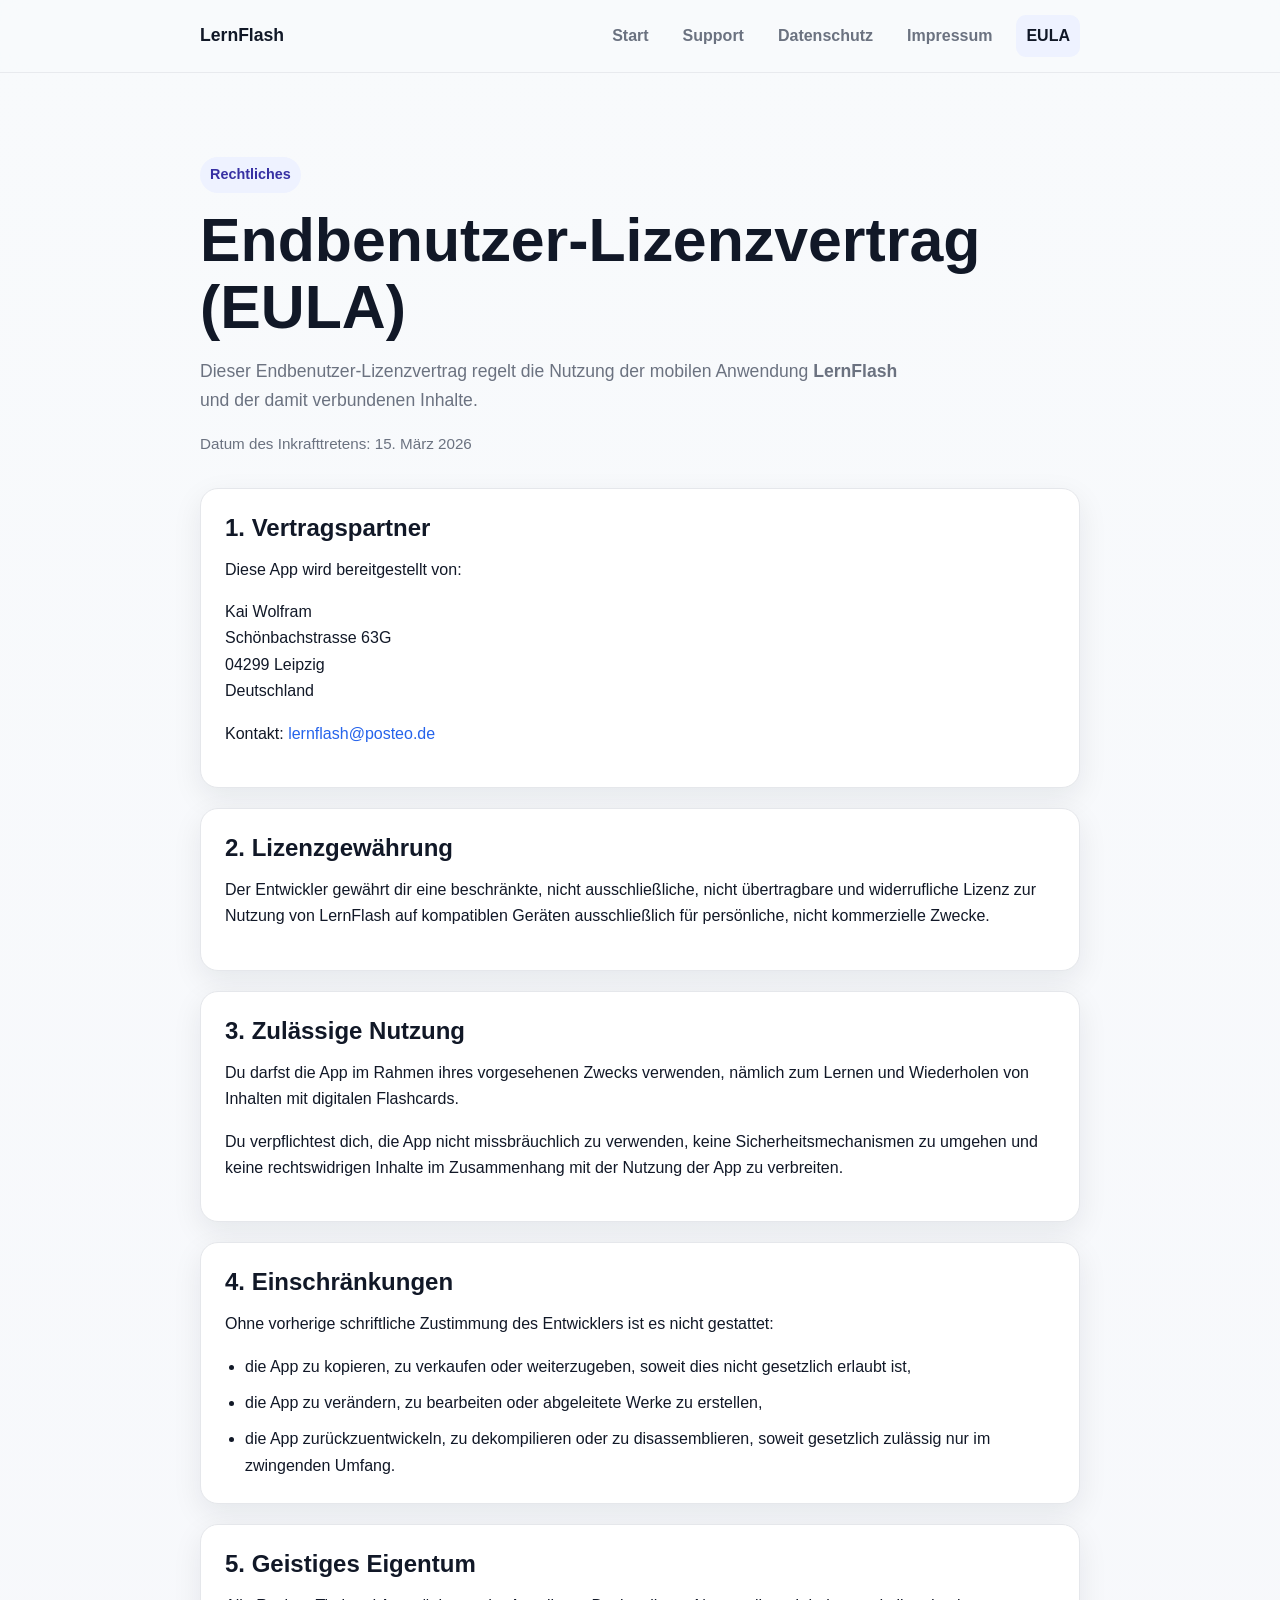
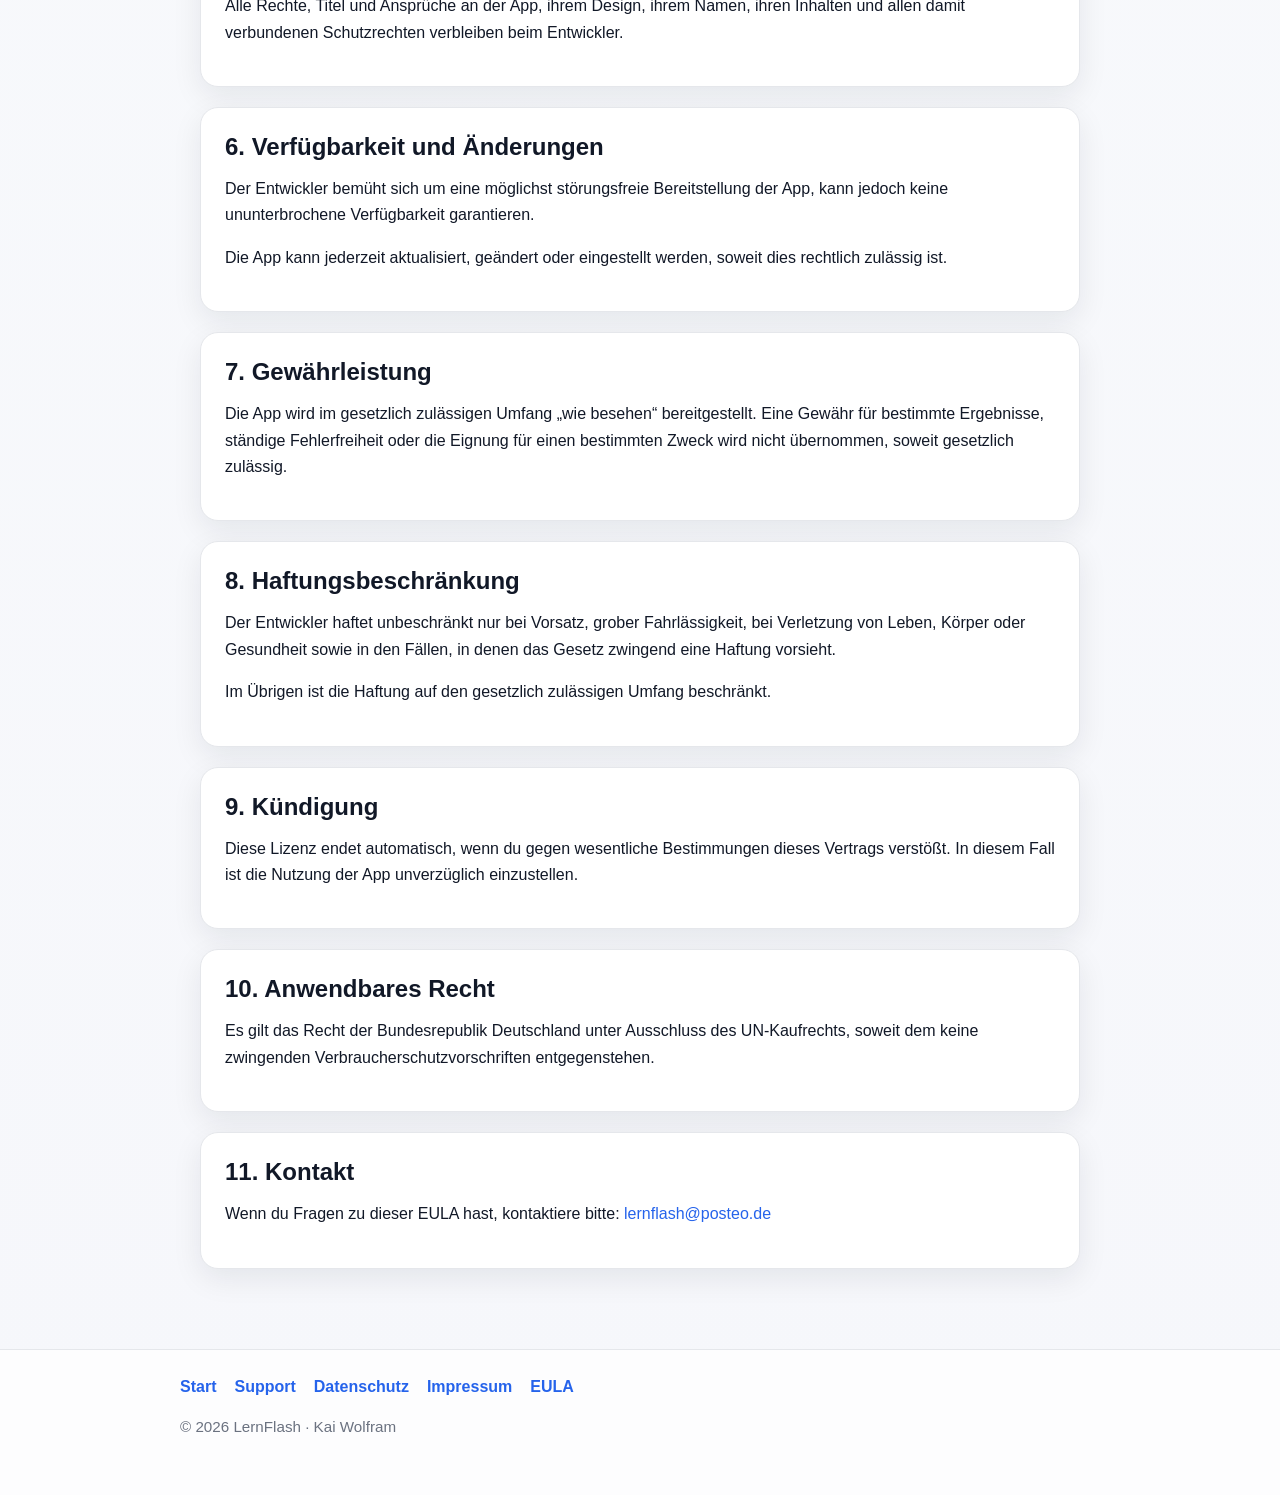
==== eula.html @ 34bd022e "Create eula.html" ====
<!DOCTYPE html>
<html lang="de">
<head>
  <meta charset="UTF-8">
  <meta name="viewport" content="width=device-width, initial-scale=1.0">
  <title>EULA – LernFlash</title>
  <meta name="description" content="Endbenutzer-Lizenzvertrag für die iOS-App LernFlash.">
  <link rel="stylesheet" href="styles.css">
  <script defer src="header.js"></script>
  <script defer src="footer.js"></script>
</head>
<body data-page="eula">
  <site-header></site-header>

  <main class="main">
    <div class="container">
      <section class="hero">
        <span class="eyebrow">Rechtliches</span>
        <h1>Endbenutzer-Lizenzvertrag (EULA)</h1>
        <p class="lead">
          Dieser Endbenutzer-Lizenzvertrag regelt die Nutzung der mobilen Anwendung
          <strong>LernFlash</strong> und der damit verbundenen Inhalte.
        </p>
        <p class="small muted legal-meta">Datum des Inkrafttretens: 15. März 2026</p>
      </section>

      <section class="card">
        <h2>1. Vertragspartner</h2>
        <p>
          Diese App wird bereitgestellt von:
        </p>
        <p>
          Kai Wolfram<br>
          Schönbachstrasse 63G<br>
          04299 Leipzig<br>
          Deutschland
        </p>
        <p>
          Kontakt:
          <a href="mailto:lernflash@posteo.de">lernflash@posteo.de</a>
        </p>
      </section>

      <section class="card">
        <h2>2. Lizenzgewährung</h2>
        <p>
          Der Entwickler gewährt dir eine beschränkte, nicht ausschließliche,
          nicht übertragbare und widerrufliche Lizenz zur Nutzung von LernFlash
          auf kompatiblen Geräten ausschließlich für persönliche, nicht kommerzielle Zwecke.
        </p>
      </section>

      <section class="card">
        <h2>3. Zulässige Nutzung</h2>
        <p>
          Du darfst die App im Rahmen ihres vorgesehenen Zwecks verwenden,
          nämlich zum Lernen und Wiederholen von Inhalten mit digitalen Flashcards.
        </p>
        <p>
          Du verpflichtest dich, die App nicht missbräuchlich zu verwenden,
          keine Sicherheitsmechanismen zu umgehen und keine rechtswidrigen Inhalte
          im Zusammenhang mit der Nutzung der App zu verbreiten.
        </p>
      </section>

      <section class="card">
        <h2>4. Einschränkungen</h2>
        <p>Ohne vorherige schriftliche Zustimmung des Entwicklers ist es nicht gestattet:</p>
        <ul class="list">
          <li>die App zu kopieren, zu verkaufen oder weiterzugeben, soweit dies nicht gesetzlich erlaubt ist,</li>
          <li>die App zu verändern, zu bearbeiten oder abgeleitete Werke zu erstellen,</li>
          <li>die App zurückzuentwickeln, zu dekompilieren oder zu disassemblieren, soweit gesetzlich zulässig nur im zwingenden Umfang.</li>
        </ul>
      </section>

      <section class="card">
        <h2>5. Geistiges Eigentum</h2>
        <p>
          Alle Rechte, Titel und Ansprüche an der App, ihrem Design, ihrem Namen,
          ihren Inhalten und allen damit verbundenen Schutzrechten verbleiben beim Entwickler.
        </p>
      </section>

      <section class="card">
        <h2>6. Verfügbarkeit und Änderungen</h2>
        <p>
          Der Entwickler bemüht sich um eine möglichst störungsfreie Bereitstellung der App,
          kann jedoch keine ununterbrochene Verfügbarkeit garantieren.
        </p>
        <p>
          Die App kann jederzeit aktualisiert, geändert oder eingestellt werden,
          soweit dies rechtlich zulässig ist.
        </p>
      </section>

      <section class="card">
        <h2>7. Gewährleistung</h2>
        <p>
          Die App wird im gesetzlich zulässigen Umfang „wie besehen“ bereitgestellt.
          Eine Gewähr für bestimmte Ergebnisse, ständige Fehlerfreiheit oder die Eignung
          für einen bestimmten Zweck wird nicht übernommen, soweit gesetzlich zulässig.
        </p>
      </section>

      <section class="card">
        <h2>8. Haftungsbeschränkung</h2>
        <p>
          Der Entwickler haftet unbeschränkt nur bei Vorsatz, grober Fahrlässigkeit,
          bei Verletzung von Leben, Körper oder Gesundheit sowie in den Fällen,
          in denen das Gesetz zwingend eine Haftung vorsieht.
        </p>
        <p>
          Im Übrigen ist die Haftung auf den gesetzlich zulässigen Umfang beschränkt.
        </p>
      </section>

      <section class="card">
        <h2>9. Kündigung</h2>
        <p>
          Diese Lizenz endet automatisch, wenn du gegen wesentliche Bestimmungen
          dieses Vertrags verstößt. In diesem Fall ist die Nutzung der App unverzüglich einzustellen.
        </p>
      </section>

      <section class="card">
        <h2>10. Anwendbares Recht</h2>
        <p>
          Es gilt das Recht der Bundesrepublik Deutschland unter Ausschluss des UN-Kaufrechts,
          soweit dem keine zwingenden Verbraucherschutzvorschriften entgegenstehen.
        </p>
      </section>

      <section class="card">
        <h2>11. Kontakt</h2>
        <p>
          Wenn du Fragen zu dieser EULA hast, kontaktiere bitte:
          <a href="mailto:lernflash@posteo.de">lernflash@posteo.de</a>
        </p>
      </section>
    </div>
  </main>

  <site-footer></site-footer>
</body>
</html>
---- styles.css ----
:root {
  --bg: #f6f7fb;
  --surface: #ffffff;
  --text: #111827;
  --muted: #6b7280;
  --border: #e5e7eb;
  --accent: #2563eb;
  --accent-hover: #1d4ed8;
  --shadow: 0 10px 30px rgba(17, 24, 39, 0.08);
  --radius: 18px;
  --max-width: 920px;
}

* {
  box-sizing: border-box;
}

html {
  scroll-behavior: smooth;
}

body {
  margin: 0;
  font-family: -apple-system, BlinkMacSystemFont, "Segoe UI", sans-serif;
  background: linear-gradient(180deg, #f8fafc 0%, #f6f7fb 100%);
  color: var(--text);
  line-height: 1.65;
}

a {
  color: var(--accent);
  text-decoration: none;
}

a:hover {
  color: var(--accent-hover);
  text-decoration: underline;
}

.container {
  width: 100%;
  max-width: var(--max-width);
  margin: 0 auto;
  padding: 0 20px;
}

.site-header {
  position: sticky;
  top: 0;
  z-index: 10;
  backdrop-filter: blur(12px);
  background: rgba(248, 250, 252, 0.88);
  border-bottom: 1px solid rgba(229, 231, 235, 0.8);
}

.header-inner {
  display: flex;
  align-items: center;
  justify-content: space-between;
  min-height: 72px;
  gap: 20px;
}

.brand {
  font-size: 1.1rem;
  font-weight: 700;
  color: var(--text);
}

.brand:hover {
  text-decoration: none;
  color: var(--text);
}

.nav {
  display: flex;
  flex-wrap: wrap;
  gap: 14px;
}

.nav a {
  color: var(--muted);
  font-weight: 600;
  padding: 8px 10px;
  border-radius: 10px;
}

.nav a:hover,
.nav a.active {
  color: var(--text);
  background: #eef2ff;
  text-decoration: none;
}

.main {
  padding: 56px 0 32px;
}

.hero {
  padding: 28px 0 16px;
}

.eyebrow {
  display: inline-block;
  margin-bottom: 14px;
  padding: 6px 10px;
  border-radius: 999px;
  background: #eef2ff;
  color: #3730a3;
  font-size: 0.9rem;
  font-weight: 700;
}

h1 {
  margin: 0 0 16px;
  font-size: clamp(2.2rem, 5vw, 3.8rem);
  line-height: 1.1;
}

h2 {
  margin: 0 0 14px;
  font-size: 1.5rem;
  line-height: 1.25;
}

p {
  margin: 0 0 16px;
}

.lead {
  max-width: 720px;
  font-size: 1.1rem;
  color: var(--muted);
}

.grid {
  display: grid;
  gap: 20px;
  margin-top: 28px;
}

.grid.two {
  grid-template-columns: repeat(2, minmax(0, 1fr));
}

.card {
  background: var(--surface);
  border: 1px solid var(--border);
  border-radius: var(--radius);
  padding: 24px;
  box-shadow: var(--shadow);
}

.card + .card {
  margin-top: 20px;
}

.list {
  margin: 0;
  padding-left: 20px;
}

.list li + li {
  margin-top: 10px;
}

.muted {
  color: var(--muted);
}

.button-row {
  display: flex;
  flex-wrap: wrap;
  gap: 12px;
  margin-top: 22px;
}

.button {
  display: inline-flex;
  align-items: center;
  justify-content: center;
  min-height: 44px;
  padding: 0 16px;
  border-radius: 12px;
  border: 1px solid var(--border);
  background: var(--surface);
  color: var(--text);
  font-weight: 700;
  text-decoration: none;
}

.button.primary {
  background: var(--accent);
  border-color: var(--accent);
  color: #fff;
}

.button:hover {
  text-decoration: none;
}

.button.primary:hover {
  background: var(--accent-hover);
  color: #fff;
}

.site-footer {
  margin-top: 48px;
  border-top: 1px solid var(--border);
  background: rgba(255, 255, 255, 0.75);
}

.footer-inner {
  display: flex;
  flex-direction: column;
  gap: 14px;
  padding: 24px 0 40px;
}

.footer-links {
  display: flex;
  flex-wrap: wrap;
  gap: 12px 18px;
}

.footer-links a {
  font-weight: 600;
}

.small {
  font-size: 0.95rem;
}

.codeish {
  display: inline-block;
  padding: 2px 8px;
  border-radius: 999px;
  background: #f3f4f6;
  color: #374151;
  font-size: 0.9rem;
}

.legal-meta {
  margin-top: 8px;
}

@media (max-width: 720px) {
  .header-inner {
    flex-direction: column;
    align-items: flex-start;
    padding: 14px 0;
  }

  .grid.two {
    grid-template-columns: 1fr;
  }

  .main {
    padding-top: 36px;
  }
}
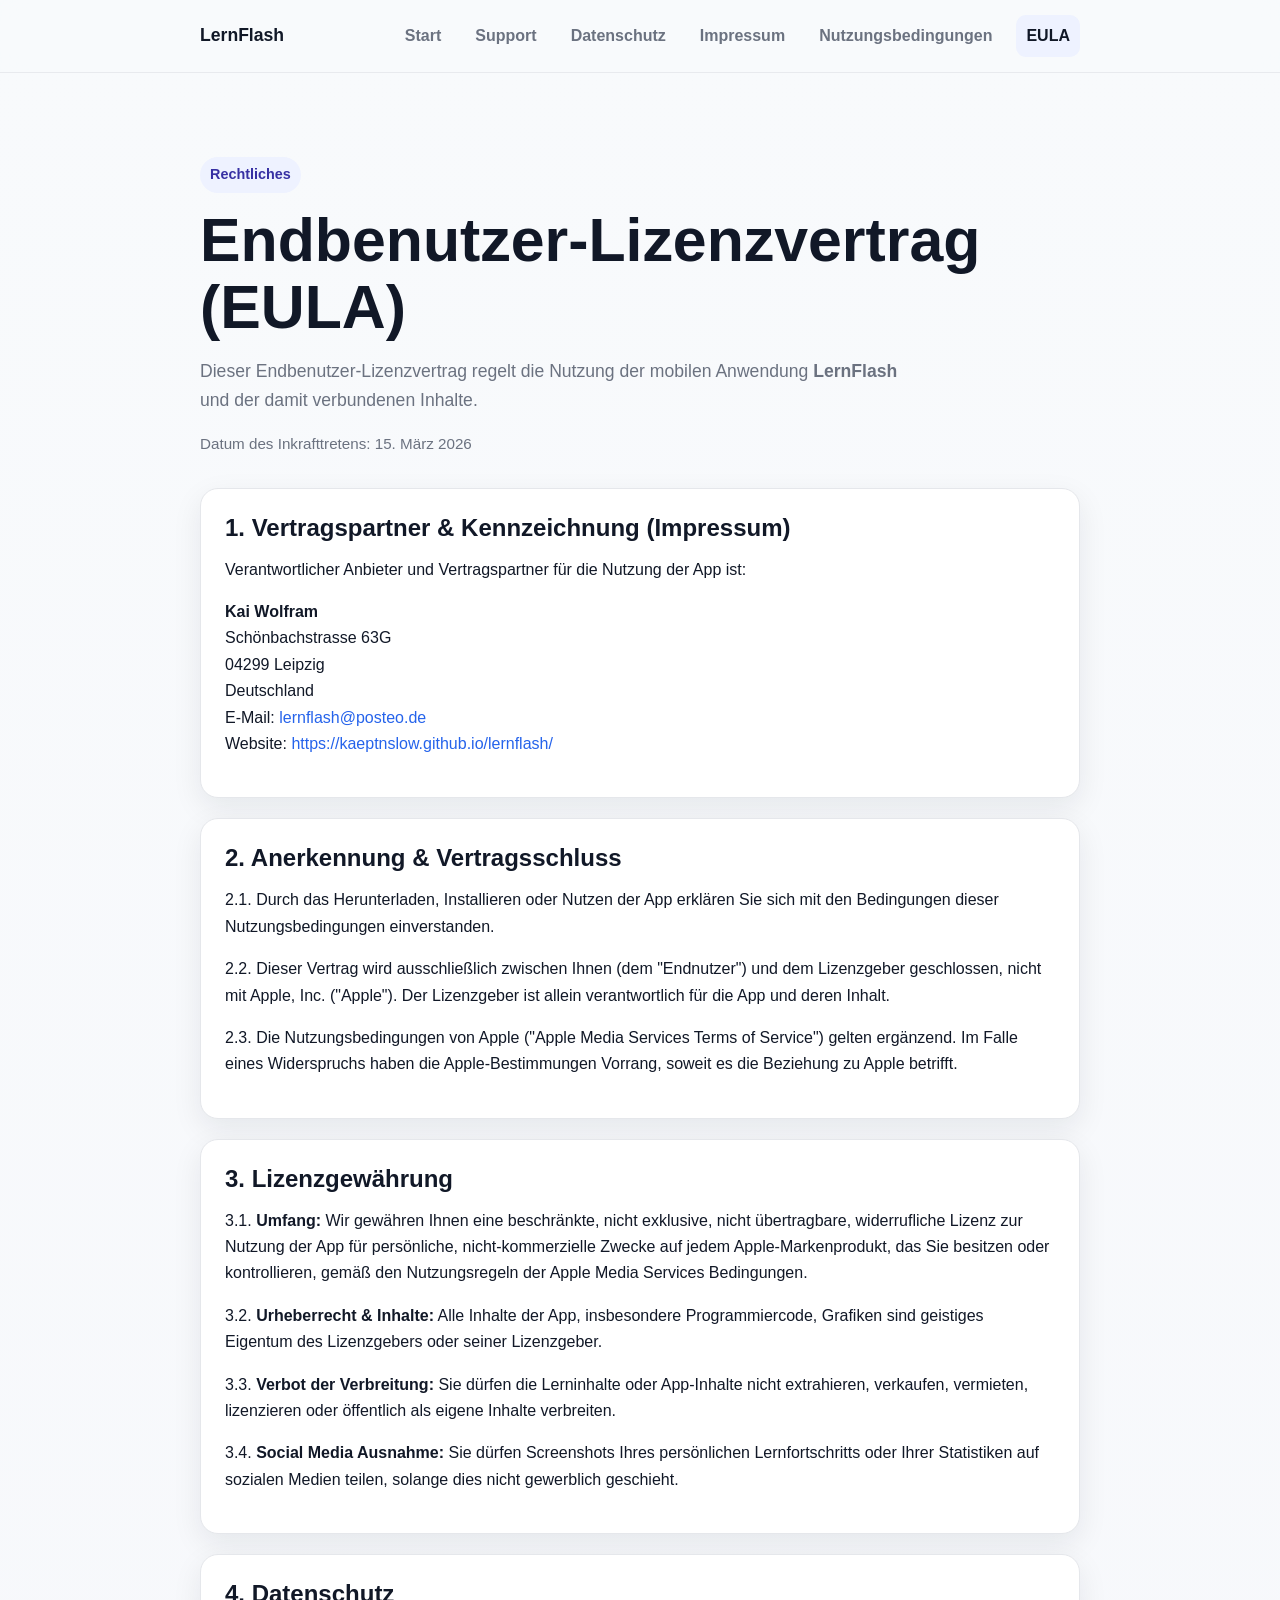
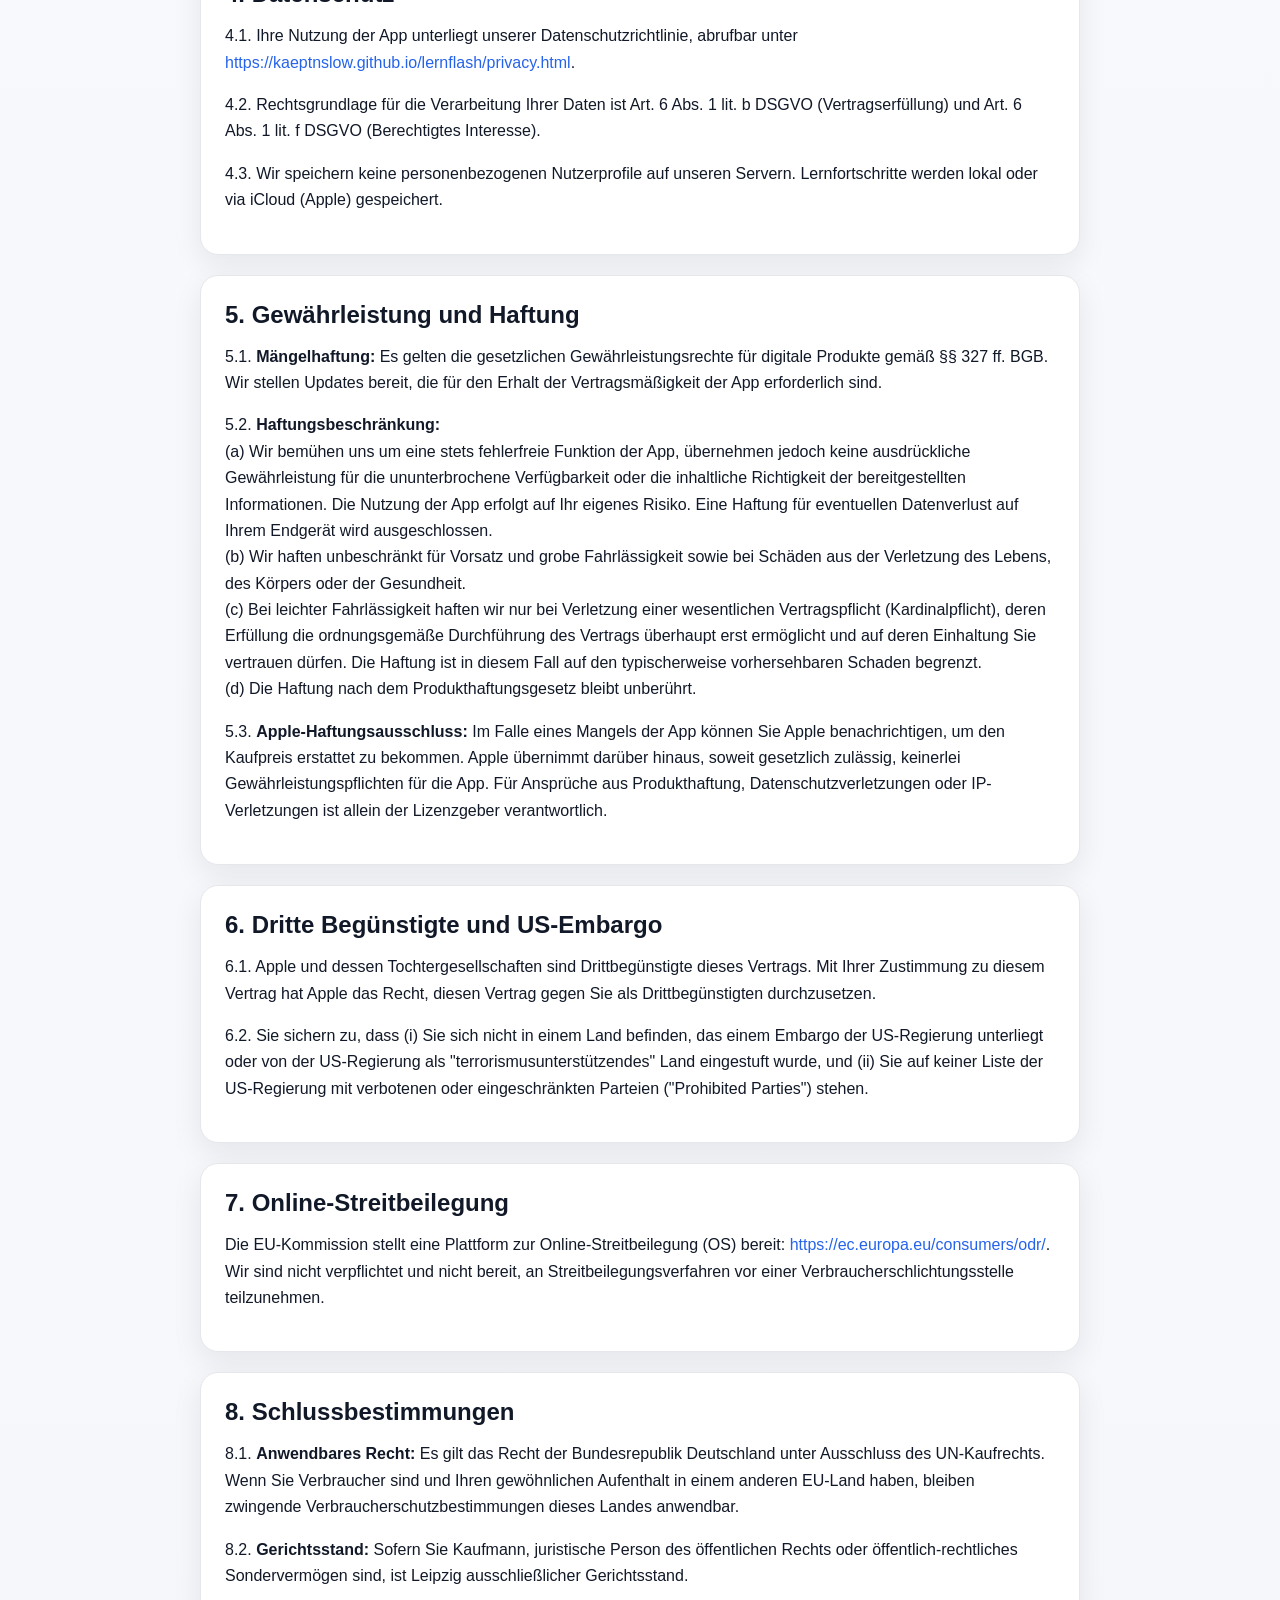
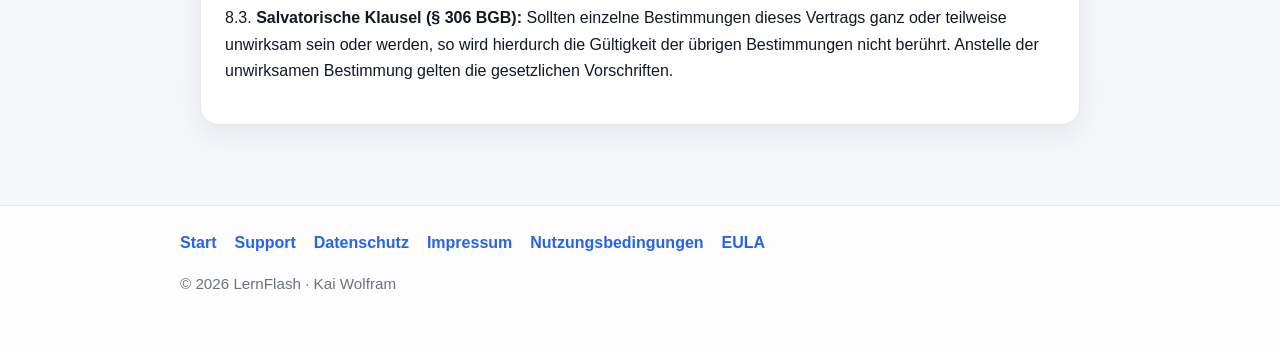
==== commit 4f6eb774: "feat: Introduce new terms of service and rewrite the EULA for enhanced legal compliance." ====
--- a/eula.html
+++ b/eula.html
@@ -1,5 +1,6 @@
 <!DOCTYPE html>
 <html lang="de">
+
 <head>
   <meta charset="UTF-8">
   <meta name="viewport" content="width=device-width, initial-scale=1.0">
@@ -9,6 +10,7 @@
   <script defer src="header.js"></script>
   <script defer src="footer.js"></script>
 </head>
+
 <body data-page="eula">
   <site-header></site-header>
 
@@ -25,121 +27,103 @@
       </section>
 
       <section class="card">
-        <h2>1. Vertragspartner</h2>
-        <p>
-          Diese App wird bereitgestellt von:
-        </p>
-        <p>
-          Kai Wolfram<br>
-          Schönbachstrasse 63G<br>
-          04299 Leipzig<br>
-          Deutschland
-        </p>
-        <p>
-          Kontakt:
-          <a href="mailto:lernflash@posteo.de">lernflash@posteo.de</a>
-        </p>
+        <h2>1. Vertragspartner & Kennzeichnung (Impressum)</h2>
+        <p>Verantwortlicher Anbieter und Vertragspartner für die Nutzung der App ist:</p>
+        <p><strong>Kai Wolfram</strong><br>Schönbachstrasse 63G<br>04299 Leipzig<br>Deutschland<br>E-Mail: <a
+            href="mailto:lernflash@posteo.de">lernflash@posteo.de</a><br>Website: <a
+            href="https://kaeptnslow.github.io/lernflash/">https://kaeptnslow.github.io/lernflash/</a></p>
       </section>
 
       <section class="card">
-        <h2>2. Lizenzgewährung</h2>
-        <p>
-          Der Entwickler gewährt dir eine beschränkte, nicht ausschließliche,
-          nicht übertragbare und widerrufliche Lizenz zur Nutzung von LernFlash
-          auf kompatiblen Geräten ausschließlich für persönliche, nicht kommerzielle Zwecke.
-        </p>
+        <h2>2. Anerkennung & Vertragsschluss</h2>
+        <p>2.1. Durch das Herunterladen, Installieren oder Nutzen der App erklären Sie sich mit den Bedingungen dieser
+          Nutzungsbedingungen einverstanden.</p>
+        <p>2.2. Dieser Vertrag wird ausschließlich zwischen Ihnen (dem "Endnutzer") und dem Lizenzgeber geschlossen,
+          nicht mit Apple, Inc. ("Apple"). Der Lizenzgeber ist allein verantwortlich für die App und deren Inhalt.</p>
+        <p>2.3. Die Nutzungsbedingungen von Apple ("Apple Media Services Terms of Service") gelten ergänzend. Im Falle
+          eines Widerspruchs haben die Apple-Bestimmungen Vorrang, soweit es die Beziehung zu Apple betrifft.</p>
       </section>
 
       <section class="card">
-        <h2>3. Zulässige Nutzung</h2>
-        <p>
-          Du darfst die App im Rahmen ihres vorgesehenen Zwecks verwenden,
-          nämlich zum Lernen und Wiederholen von Inhalten mit digitalen Flashcards.
+        <h2>3. Lizenzgewährung</h2>
+        <p>3.1. <strong>Umfang:</strong> Wir gewähren Ihnen eine beschränkte, nicht exklusive, nicht übertragbare,
+          widerrufliche Lizenz zur Nutzung der App für persönliche, nicht-kommerzielle Zwecke auf jedem
+          Apple-Markenprodukt, das Sie besitzen oder kontrollieren, gemäß den Nutzungsregeln der Apple Media Services
+          Bedingungen.</p>
+        <p>3.2. <strong>Urheberrecht & Inhalte:</strong> Alle Inhalte der App, insbesondere Programmiercode, Grafiken
+          sind geistiges Eigentum des Lizenzgebers oder seiner Lizenzgeber.</p>
+        <p>3.3. <strong>Verbot der Verbreitung:</strong> Sie dürfen die Lerninhalte oder App-Inhalte nicht extrahieren,
+          verkaufen, vermieten, lizenzieren oder öffentlich als eigene Inhalte verbreiten.</p>
+        <p>3.4. <strong>Social Media Ausnahme:</strong> Sie dürfen Screenshots Ihres persönlichen Lernfortschritts oder
+          Ihrer Statistiken auf sozialen Medien teilen, solange dies nicht gewerblich geschieht.</p>
+      </section>
+
+      
+
+            <section class="card">
+        <h2>4. Datenschutz</h2>
+        <p>4.1. Ihre Nutzung der App unterliegt unserer Datenschutzrichtlinie, abrufbar unter <a
+            href="https://kaeptnslow.github.io/lernflash/privacy.html">https://kaeptnslow.github.io/lernflash/privacy.html</a>.
         </p>
-        <p>
-          Du verpflichtest dich, die App nicht missbräuchlich zu verwenden,
-          keine Sicherheitsmechanismen zu umgehen und keine rechtswidrigen Inhalte
-          im Zusammenhang mit der Nutzung der App zu verbreiten.
-        </p>
+        <p>4.2. Rechtsgrundlage für die Verarbeitung Ihrer Daten ist Art. 6 Abs. 1 lit. b DSGVO (Vertragserfüllung) und
+          Art. 6 Abs. 1 lit. f DSGVO (Berechtigtes Interesse).</p>
+        <p>4.3. Wir speichern keine personenbezogenen Nutzerprofile auf unseren Servern. Lernfortschritte werden lokal
+          oder via iCloud (Apple) gespeichert.</p>
       </section>
 
       <section class="card">
-        <h2>4. Einschränkungen</h2>
-        <p>Ohne vorherige schriftliche Zustimmung des Entwicklers ist es nicht gestattet:</p>
-        <ul class="list">
-          <li>die App zu kopieren, zu verkaufen oder weiterzugeben, soweit dies nicht gesetzlich erlaubt ist,</li>
-          <li>die App zu verändern, zu bearbeiten oder abgeleitete Werke zu erstellen,</li>
-          <li>die App zurückzuentwickeln, zu dekompilieren oder zu disassemblieren, soweit gesetzlich zulässig nur im zwingenden Umfang.</li>
-        </ul>
+        <h2>5. Gewährleistung und Haftung</h2>
+        <p>5.1. <strong>Mängelhaftung:</strong> Es gelten die gesetzlichen Gewährleistungsrechte für digitale Produkte
+          gemäß §§ 327 ff. BGB. Wir stellen Updates bereit, die für den Erhalt der Vertragsmäßigkeit der App
+          erforderlich sind.</p>
+        <p>5.2. <strong>Haftungsbeschränkung:</strong><br>(a) Wir bemühen uns um eine stets fehlerfreie Funktion der
+          App, übernehmen jedoch keine ausdrückliche Gewährleistung für die ununterbrochene Verfügbarkeit oder die
+          inhaltliche Richtigkeit der bereitgestellten Informationen. Die Nutzung der App erfolgt auf Ihr eigenes
+          Risiko. Eine Haftung für eventuellen Datenverlust auf Ihrem Endgerät wird ausgeschlossen.<br>(b) Wir haften
+          unbeschränkt für Vorsatz und grobe Fahrlässigkeit sowie bei Schäden aus der Verletzung des Lebens, des Körpers
+          oder der Gesundheit.<br>(c) Bei leichter Fahrlässigkeit haften wir nur bei Verletzung einer wesentlichen
+          Vertragspflicht (Kardinalpflicht), deren Erfüllung die ordnungsgemäße Durchführung des Vertrags überhaupt erst
+          ermöglicht und auf deren Einhaltung Sie vertrauen dürfen. Die Haftung ist in diesem Fall auf den
+          typischerweise vorhersehbaren Schaden begrenzt.<br>(d) Die Haftung nach dem Produkthaftungsgesetz bleibt
+          unberührt.</p>
+        <p>5.3. <strong>Apple-Haftungsausschluss:</strong> Im Falle eines Mangels der App können Sie Apple
+          benachrichtigen, um den Kaufpreis erstattet zu bekommen. Apple übernimmt darüber hinaus, soweit gesetzlich
+          zulässig, keinerlei Gewährleistungspflichten für die App. Für Ansprüche aus Produkthaftung,
+          Datenschutzverletzungen oder IP-Verletzungen ist allein der Lizenzgeber verantwortlich.</p>
       </section>
 
       <section class="card">
-        <h2>5. Geistiges Eigentum</h2>
-        <p>
-          Alle Rechte, Titel und Ansprüche an der App, ihrem Design, ihrem Namen,
-          ihren Inhalten und allen damit verbundenen Schutzrechten verbleiben beim Entwickler.
-        </p>
+        <h2>6. Dritte Begünstigte und US-Embargo</h2>
+        <p>6.1. Apple und dessen Tochtergesellschaften sind Drittbegünstigte dieses Vertrags. Mit Ihrer Zustimmung zu
+          diesem Vertrag hat Apple das Recht, diesen Vertrag gegen Sie als Drittbegünstigten durchzusetzen.</p>
+        <p>6.2. Sie sichern zu, dass (i) Sie sich nicht in einem Land befinden, das einem Embargo der US-Regierung
+          unterliegt oder von der US-Regierung als "terrorismusunterstützendes" Land eingestuft wurde, und (ii) Sie auf
+          keiner Liste der US-Regierung mit verbotenen oder eingeschränkten Parteien ("Prohibited Parties") stehen.</p>
       </section>
 
       <section class="card">
-        <h2>6. Verfügbarkeit und Änderungen</h2>
-        <p>
-          Der Entwickler bemüht sich um eine möglichst störungsfreie Bereitstellung der App,
-          kann jedoch keine ununterbrochene Verfügbarkeit garantieren.
-        </p>
-        <p>
-          Die App kann jederzeit aktualisiert, geändert oder eingestellt werden,
-          soweit dies rechtlich zulässig ist.
-        </p>
+        <h2>7. Online-Streitbeilegung</h2>
+        <p>Die EU-Kommission stellt eine Plattform zur Online-Streitbeilegung (OS) bereit: <a
+            href="https://ec.europa.eu/consumers/odr/">https://ec.europa.eu/consumers/odr/</a>. Wir sind nicht
+          verpflichtet und nicht bereit, an Streitbeilegungsverfahren vor einer Verbraucherschlichtungsstelle
+          teilzunehmen.</p>
       </section>
 
       <section class="card">
-        <h2>7. Gewährleistung</h2>
-        <p>
-          Die App wird im gesetzlich zulässigen Umfang „wie besehen“ bereitgestellt.
-          Eine Gewähr für bestimmte Ergebnisse, ständige Fehlerfreiheit oder die Eignung
-          für einen bestimmten Zweck wird nicht übernommen, soweit gesetzlich zulässig.
-        </p>
-      </section>
-
-      <section class="card">
-        <h2>8. Haftungsbeschränkung</h2>
-        <p>
-          Der Entwickler haftet unbeschränkt nur bei Vorsatz, grober Fahrlässigkeit,
-          bei Verletzung von Leben, Körper oder Gesundheit sowie in den Fällen,
-          in denen das Gesetz zwingend eine Haftung vorsieht.
-        </p>
-        <p>
-          Im Übrigen ist die Haftung auf den gesetzlich zulässigen Umfang beschränkt.
-        </p>
-      </section>
-
-      <section class="card">
-        <h2>9. Kündigung</h2>
-        <p>
-          Diese Lizenz endet automatisch, wenn du gegen wesentliche Bestimmungen
-          dieses Vertrags verstößt. In diesem Fall ist die Nutzung der App unverzüglich einzustellen.
-        </p>
-      </section>
-
-      <section class="card">
-        <h2>10. Anwendbares Recht</h2>
-        <p>
-          Es gilt das Recht der Bundesrepublik Deutschland unter Ausschluss des UN-Kaufrechts,
-          soweit dem keine zwingenden Verbraucherschutzvorschriften entgegenstehen.
-        </p>
-      </section>
-
-      <section class="card">
-        <h2>11. Kontakt</h2>
-        <p>
-          Wenn du Fragen zu dieser EULA hast, kontaktiere bitte:
-          <a href="mailto:lernflash@posteo.de">lernflash@posteo.de</a>
-        </p>
+        <h2>8. Schlussbestimmungen</h2>
+        <p>8.1. <strong>Anwendbares Recht:</strong> Es gilt das Recht der Bundesrepublik Deutschland unter Ausschluss
+          des UN-Kaufrechts. Wenn Sie Verbraucher sind und Ihren gewöhnlichen Aufenthalt in einem anderen EU-Land haben,
+          bleiben zwingende Verbraucherschutzbestimmungen dieses Landes anwendbar.</p>
+        <p>8.2. <strong>Gerichtsstand:</strong> Sofern Sie Kaufmann, juristische Person des öffentlichen Rechts oder
+          öffentlich-rechtliches Sondervermögen sind, ist Leipzig ausschließlicher Gerichtsstand.</p>
+        <p>8.3. <strong>Salvatorische Klausel (§ 306 BGB):</strong> Sollten einzelne Bestimmungen dieses Vertrags ganz
+          oder teilweise unwirksam sein oder werden, so wird hierdurch die Gültigkeit der übrigen Bestimmungen nicht
+          berührt. Anstelle der unwirksamen Bestimmung gelten die gesetzlichen Vorschriften.</p>
       </section>
     </div>
   </main>
 
   <site-footer></site-footer>
 </body>
-</html>
+
+</html>
